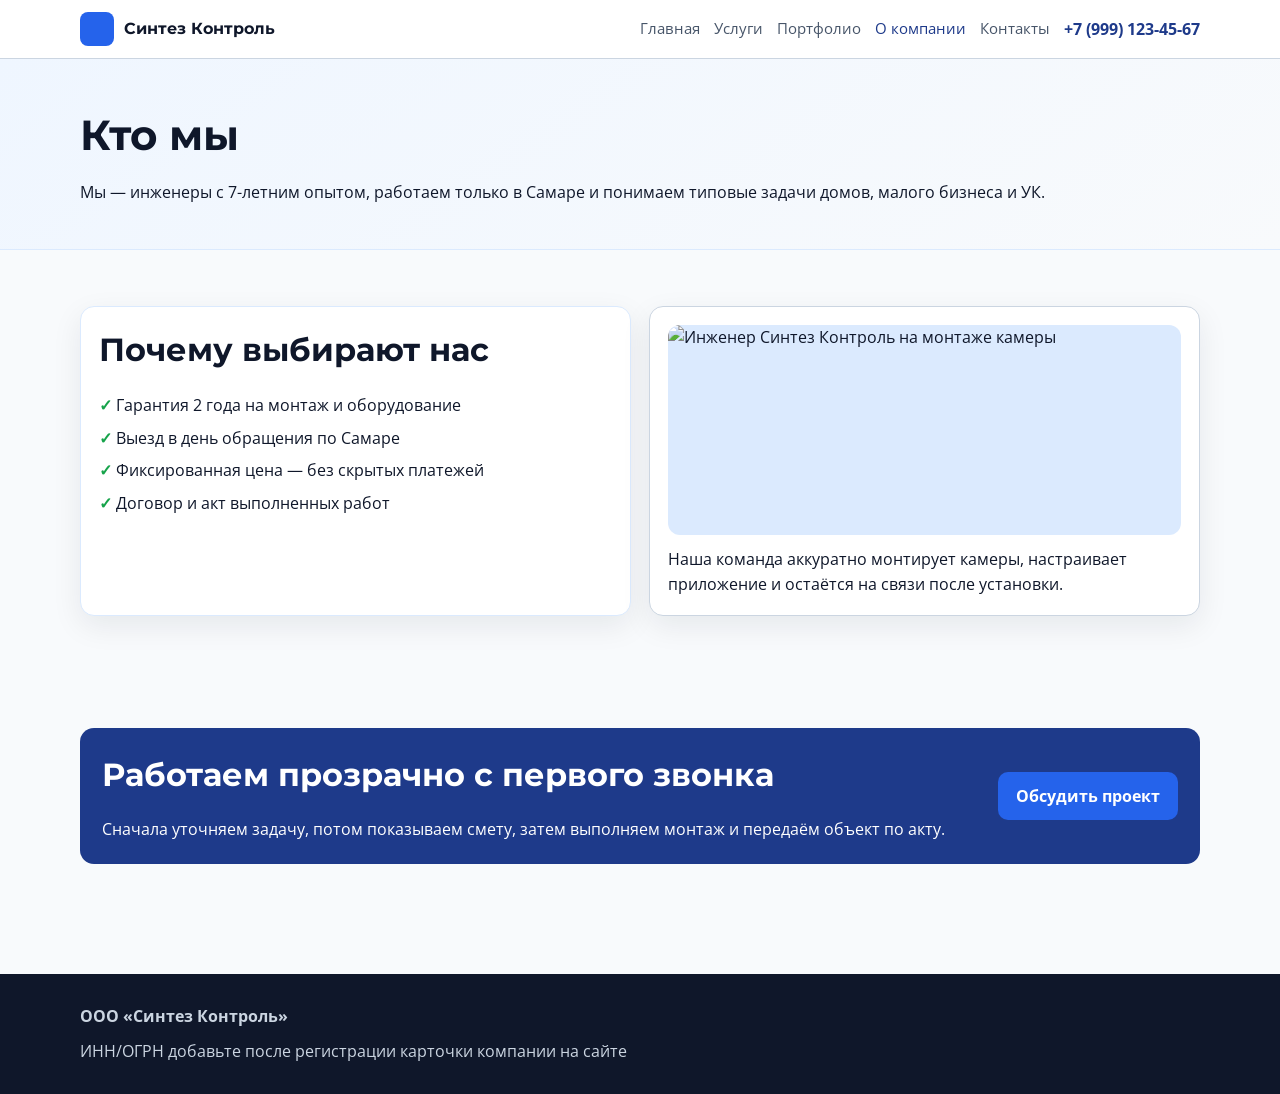
==== about.html @ 782de04a "Create 5-page static website for Syntesis Control" ====
<!DOCTYPE html>
<html lang="ru">
<head>
  <meta charset="UTF-8">
  <meta name="viewport" content="width=device-width, initial-scale=1.0">
  <title>О компании — ООО «Синтез Контроль»</title>
  <meta name="description" content="ООО Синтез Контроль — инженеры с 7-летним опытом. Установка видеонаблюдения в Самаре с гарантией 2 года и фиксированной ценой.">
  <link rel="preconnect" href="https://fonts.googleapis.com">
  <link rel="preconnect" href="https://fonts.gstatic.com" crossorigin>
  <link href="https://fonts.googleapis.com/css2?family=Montserrat:wght@700&family=Open+Sans:wght@400;600;700&display=swap" rel="stylesheet">
  <link rel="stylesheet" href="css/style.css">
</head>
<body>
<header class="site-header"><div class="container header-inner"><a class="logo" href="index.html"><span class="logo-badge"></span>Синтез Контроль</a><nav class="nav"><a class="nav-link" href="index.html">Главная</a><a class="nav-link" href="services.html">Услуги</a><a class="nav-link" href="portfolio.html">Портфолио</a><a class="nav-link active" href="about.html">О компании</a><a class="nav-link" href="contacts.html">Контакты</a><a class="phone-pill" href="tel:+79991234567">+7 (999) 123-45-67</a></nav></div></header>
<main>
<section class="page-hero"><div class="container"><h1>Кто мы</h1><p>Мы — инженеры с 7-летним опытом, работаем только в Самаре и понимаем типовые задачи домов, малого бизнеса и УК.</p></div></section>
<section class="section"><div class="container grid-2">
<div class="info-card"><h2>Почему выбирают нас</h2><ul class="checks"><li>Гарантия 2 года на монтаж и оборудование</li><li>Выезд в день обращения по Самаре</li><li>Фиксированная цена — без скрытых платежей</li><li>Договор и акт выполненных работ</li></ul></div>
<div class="portfolio-card"><div class="photo"><img src="https://images.unsplash.com/photo-1573497019940-1c28c88b4f3e?auto=format&fit=crop&w=900&q=60" alt="Инженер Синтез Контроль на монтаже камеры"></div><p>Наша команда аккуратно монтирует камеры, настраивает приложение и остаётся на связи после установки.</p></div>
</div></section>
<section class="section"><div class="container cta-strip"><div><h2>Работаем прозрачно с первого звонка</h2><p>Сначала уточняем задачу, потом показываем смету, затем выполняем монтаж и передаём объект по акту.</p></div><a class="btn btn-primary" href="contacts.html#lead-form">Обсудить проект</a></div></section>
</main>
<footer class="site-footer"><div class="container footer-grid"><strong>ООО «Синтез Контроль»</strong><span>ИНН/ОГРН добавьте после регистрации карточки компании на сайте</span></div></footer>
<div class="mobile-actions" aria-hidden="true"><a href="tel:+79991234567">Позвонить</a><a class="wa" href="https://wa.me/79991234567">WhatsApp</a></div>
<script src="js/main.js"></script>
</body>
</html>
---- css/style.css ----
:root {
  --primary: #1e3a8a;
  --primary-light: #2563eb;
  --bg: #f8fafc;
  --white: #ffffff;
  --text: #0f172a;
  --muted: #475569;
  --border: #cbd5e1;
  --ok: #16a34a;
  --radius: 14px;
  --shadow: 0 10px 30px rgba(15, 23, 42, 0.08);
}

* {
  box-sizing: border-box;
  margin: 0;
  padding: 0;
}

html {
  scroll-behavior: smooth;
}

body {
  font-family: "Open Sans", Arial, sans-serif;
  color: var(--text);
  background: var(--bg);
  line-height: 1.55;
}

img {
  max-width: 100%;
  display: block;
}

a {
  color: inherit;
  text-decoration: none;
}

.container {
  width: min(1120px, 92%);
  margin: 0 auto;
}

.skip-link {
  position: absolute;
  left: -9999px;
}

.skip-link:focus {
  left: 12px;
  top: 12px;
  background: var(--primary-light);
  color: #fff;
  padding: 8px 12px;
  border-radius: 8px;
  z-index: 100;
}

.site-header {
  position: sticky;
  top: 0;
  z-index: 1000;
  border-bottom: 1px solid var(--border);
  background: rgba(255, 255, 255, 0.95);
  backdrop-filter: blur(6px);
}

.header-inner {
  display: flex;
  align-items: center;
  justify-content: space-between;
  gap: 16px;
  padding: 12px 0;
}

.logo {
  display: flex;
  align-items: center;
  gap: 10px;
  font-family: "Montserrat", "Open Sans", sans-serif;
  font-weight: 700;
}

.logo-badge {
  width: 34px;
  height: 34px;
  border-radius: 8px;
  background: var(--primary-light);
}

.nav {
  display: flex;
  align-items: center;
  gap: 14px;
  flex-wrap: wrap;
  justify-content: flex-end;
}

.nav-link {
  font-size: 0.94rem;
  color: var(--muted);
}

.nav-link.active,
.nav-link:hover {
  color: var(--primary);
}

.phone-pill {
  white-space: nowrap;
  font-weight: 700;
  color: var(--primary);
}

.btn {
  display: inline-flex;
  align-items: center;
  justify-content: center;
  gap: 6px;
  padding: 12px 18px;
  border: none;
  border-radius: 10px;
  font-weight: 700;
  cursor: pointer;
}

.btn-primary {
  background: var(--primary-light);
  color: #fff;
}

.btn-outline {
  border: 1px solid var(--primary-light);
  color: var(--primary-light);
  background: #fff;
}

.hero {
  padding: 64px 0 42px;
  background: linear-gradient(145deg, #dbeafe 0%, #eff6ff 40%, #f8fafc 100%);
}

.hero-grid {
  display: grid;
  grid-template-columns: 1.2fr 1fr;
  gap: 24px;
  align-items: center;
}

.hero h1,
.page-hero h1 {
  font-family: "Montserrat", "Open Sans", sans-serif;
  font-size: clamp(1.8rem, 3.3vw, 2.7rem);
  margin-bottom: 12px;
}

.hero .offer {
  font-size: 1.1rem;
  font-weight: 700;
  color: var(--primary);
  margin-bottom: 14px;
}

.hero-card,
.info-card {
  background: #fff;
  border-radius: var(--radius);
  box-shadow: var(--shadow);
  border: 1px solid #dbeafe;
  padding: 18px;
}

.section {
  padding: 56px 0;
}

.section h2 {
  font-family: "Montserrat", "Open Sans", sans-serif;
  font-size: clamp(1.4rem, 2.6vw, 2rem);
  margin-bottom: 18px;
}

.grid-3 {
  display: grid;
  grid-template-columns: repeat(3, minmax(0, 1fr));
  gap: 16px;
}

.grid-2 {
  display: grid;
  grid-template-columns: repeat(2, minmax(0, 1fr));
  gap: 18px;
}

.service-card,
.review-card,
.portfolio-card,
.contact-card {
  background: var(--white);
  border: 1px solid var(--border);
  border-radius: var(--radius);
  padding: 18px;
  box-shadow: var(--shadow);
}

.service-card h3,
.portfolio-card h3 {
  margin-bottom: 10px;
  font-family: "Montserrat", "Open Sans", sans-serif;
}

.price {
  color: var(--primary-light);
  font-weight: 700;
  margin-bottom: 10px;
}

.checks {
  list-style: none;
  display: grid;
  gap: 8px;
}

.checks li::before {
  content: "✓ ";
  color: var(--ok);
  font-weight: 700;
}

.photo {
  border-radius: 12px;
  overflow: hidden;
  background: #dbeafe;
  height: 210px;
  margin-bottom: 12px;
}

.photo img {
  width: 100%;
  height: 100%;
  object-fit: cover;
}

.cta-strip {
  background: var(--primary);
  color: #fff;
  border-radius: var(--radius);
  padding: 22px;
  display: flex;
  justify-content: space-between;
  align-items: center;
  gap: 10px;
  flex-wrap: wrap;
}

.page-hero {
  padding: 44px 0;
  background: linear-gradient(145deg, #eff6ff 0%, #f8fafc 100%);
  border-bottom: 1px solid #dbeafe;
}

.form {
  display: grid;
  gap: 10px;
}

.form input,
.form select,
.form textarea {
  width: 100%;
  border: 1px solid var(--border);
  border-radius: 10px;
  padding: 10px 12px;
  font: inherit;
}

.form small {
  color: var(--muted);
}

.form-note {
  color: var(--ok);
  min-height: 1.2em;
}

.site-footer {
  margin-top: 54px;
  background: #0f172a;
  color: #cbd5e1;
  padding: 30px 0;
}

.footer-grid {
  display: grid;
  gap: 10px;
}

.mobile-actions {
  display: none;
}

@media (max-width: 980px) {
  .hero-grid,
  .grid-3,
  .grid-2 {
    grid-template-columns: 1fr;
  }
}

@media (max-width: 760px) {
  .header-inner {
    align-items: flex-start;
    flex-direction: column;
  }

  .nav {
    justify-content: flex-start;
  }

  .mobile-actions {
    display: grid;
    grid-template-columns: 1fr 1fr;
    position: fixed;
    bottom: 0;
    left: 0;
    right: 0;
    background: #fff;
    border-top: 1px solid var(--border);
    z-index: 1000;
  }

  .mobile-actions a {
    text-align: center;
    padding: 12px;
    font-weight: 700;
  }

  .mobile-actions .wa {
    background: #22c55e;
    color: #fff;
  }

  .site-footer {
    padding-bottom: 78px;
  }
}
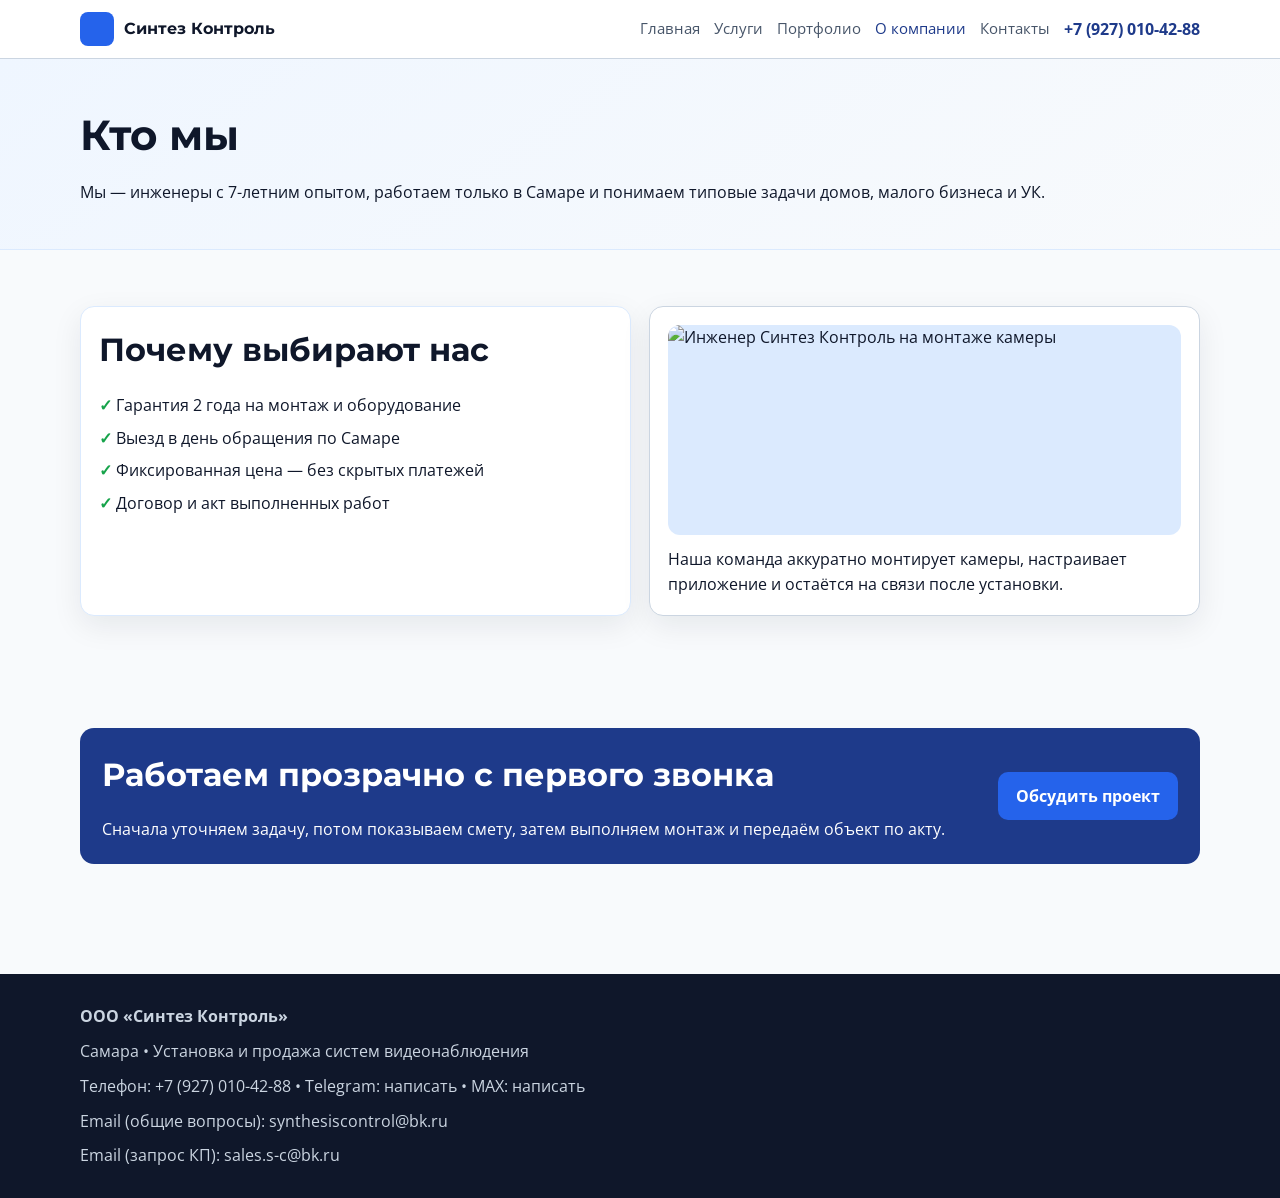
==== commit f53a0365: "Refactor shared header/footer includes and add contact emails" ====
--- a/about.html
+++ b/about.html
@@ -10,8 +10,8 @@
   <link href="https://fonts.googleapis.com/css2?family=Montserrat:wght@700&family=Open+Sans:wght@400;600;700&display=swap" rel="stylesheet">
   <link rel="stylesheet" href="css/style.css">
 </head>
-<body>
-<header class="site-header"><div class="container header-inner"><a class="logo" href="index.html"><span class="logo-badge"></span>Синтез Контроль</a><nav class="nav"><a class="nav-link" href="index.html">Главная</a><a class="nav-link" href="services.html">Услуги</a><a class="nav-link" href="portfolio.html">Портфолио</a><a class="nav-link active" href="about.html">О компании</a><a class="nav-link" href="contacts.html">Контакты</a><a class="phone-pill" href="tel:+79991234567">+7 (999) 123-45-67</a></nav></div></header>
+<body data-page="about">
+<div data-site-header></div>
 <main>
 <section class="page-hero"><div class="container"><h1>Кто мы</h1><p>Мы — инженеры с 7-летним опытом, работаем только в Самаре и понимаем типовые задачи домов, малого бизнеса и УК.</p></div></section>
 <section class="section"><div class="container grid-2">
@@ -20,8 +20,7 @@
 </div></section>
 <section class="section"><div class="container cta-strip"><div><h2>Работаем прозрачно с первого звонка</h2><p>Сначала уточняем задачу, потом показываем смету, затем выполняем монтаж и передаём объект по акту.</p></div><a class="btn btn-primary" href="contacts.html#lead-form">Обсудить проект</a></div></section>
 </main>
-<footer class="site-footer"><div class="container footer-grid"><strong>ООО «Синтез Контроль»</strong><span>ИНН/ОГРН добавьте после регистрации карточки компании на сайте</span></div></footer>
-<div class="mobile-actions" aria-hidden="true"><a href="tel:+79991234567">Позвонить</a><a class="wa" href="https://wa.me/79991234567">WhatsApp</a></div>
+<div data-site-footer></div>
 <script src="js/main.js"></script>
 </body>
 </html>
--- a/css/style.css
+++ b/css/style.css
@@ -321,7 +321,7 @@
 
   .mobile-actions {
     display: grid;
-    grid-template-columns: 1fr 1fr;
+    grid-template-columns: 1fr 1fr 1fr;
     position: fixed;
     bottom: 0;
     left: 0;
@@ -337,8 +337,13 @@
     font-weight: 700;
   }
 
-  .mobile-actions .wa {
-    background: #22c55e;
+  .mobile-actions .tg {
+    background: #0ea5e9;
+    color: #fff;
+  }
+
+  .mobile-actions .max {
+    background: #7c3aed;
     color: #fff;
   }
 
